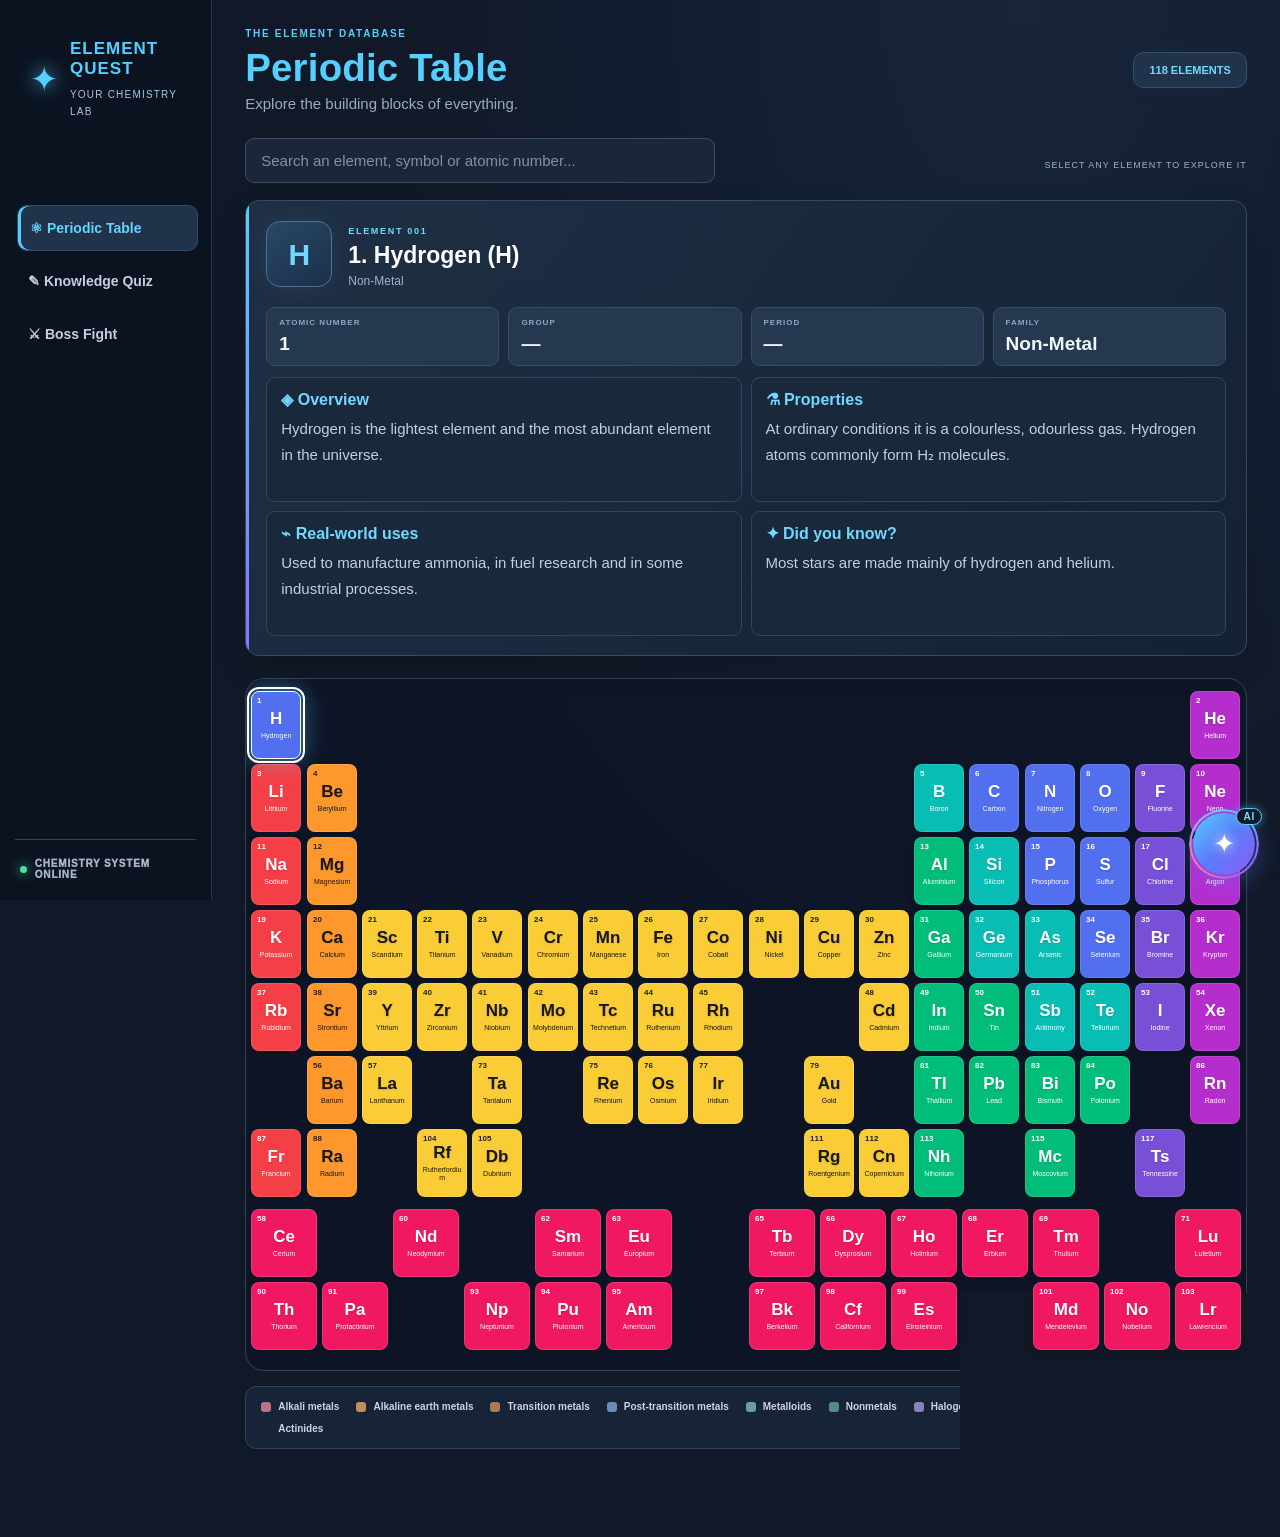
==== index.html.html @ 1cdf7b6a "Add files via upload" ====
<!DOCTYPE html>
<html lang="en">

<head>
    <meta charset="UTF-8">
    <meta name="viewport" content="width=device-width, initial-scale=1.0">
    <meta name="theme-color" content="#111827">
    <meta name="description" content="Explore all 118 chemical elements, test your knowledge, and learn with Verity.">
    <title>Element Quest | Chemistry Lab</title>
    <link rel="stylesheet" href="style.css">
</head>

<body>
    <aside class="sidebar">
        <div class="brand">
            <span class="brand-icon">✦</span>
            <div>
                <h2>ELEMENT QUEST</h2><small>YOUR CHEMISTRY LAB</small>
            </div>
        </div>
        <nav aria-label="Main navigation">
            <button class="nav-button active" data-section="periodic-section">⚛ Periodic Table</button>
            <button class="nav-button" data-section="quiz-section">✎ Knowledge Quiz</button>
            <button class="nav-button" data-section="boss-section">⚔ Boss Fight</button>
        </nav>
        <div class="sidebar-bottom"><span class="status-dot"></span> CHEMISTRY SYSTEM ONLINE</div>
    </aside>

    <main class="main-content">
        <section id="periodic-section" class="page-section active">
            <header class="page-header">
                <div>
                    <p class="eyebrow">THE ELEMENT DATABASE</p>
                    <h1>Periodic Table</h1>
                    <p class="subtitle">Explore the building blocks of everything.</p>
                </div>
                <div class="element-count">118 ELEMENTS</div>
            </header>

            <div class="table-toolbar">
                <input id="element-search" type="search" placeholder="Search an element, symbol or atomic number..."
                    autocomplete="off" aria-label="Search elements">
                <p>SELECT ANY ELEMENT TO EXPLORE IT</p>
            </div>

            <div id="element-details" class="element-details">
                <div class="element-profile-top">
                    <div class="element-big-symbol" id="detail-symbol">H</div>
                    <div class="element-heading">
                        <span id="detail-number">ELEMENT 001</span>
                        <h2 id="element-name">1. Hydrogen (H)</h2>
                        <p id="detail-family">Non-Metal</p>
                    </div>
                </div>

                <div class="element-facts">
                    <div class="fact-box"><span>ATOMIC NUMBER</span><strong id="detail-atomic">1</strong></div>
                    <div class="fact-box"><span>GROUP</span><strong id="detail-group">1</strong></div>
                    <div class="fact-box"><span>PERIOD</span><strong id="detail-period">1</strong></div>
                    <div class="fact-box"><span>FAMILY</span><strong id="detail-type">Non-Metal</strong></div>
                </div>

                <div class="element-info-grid">
                    <article class="info-card">
                        <h3>◈ Overview</h3>
                        <p id="detail-overview">Select an element to explore its science.</p>
                    </article>
                    <article class="info-card">
                        <h3>⚗ Properties</h3>
                        <p id="detail-properties">Element properties will appear here.</p>
                    </article>
                    <article class="info-card">
                        <h3>⌁ Real-world uses</h3>
                        <p id="detail-uses">Discover where this element is used.</p>
                    </article>
                    <article class="info-card">
                        <h3>✦ Did you know?</h3>
                        <p id="detail-fact">Discover an interesting fact.</p>
                    </article>
                </div>
            </div>

            <div class="periodic-wrapper">
                <div id="periodic-table" class="periodic-table" aria-label="Periodic table of elements"></div>
                <div id="f-block" class="f-block" aria-label="Lanthanides and actinides"></div>
            </div>

            <div class="legend">
                <span><i class="alkali"></i> Alkali metals</span>
                <span><i class="alkaline"></i> Alkaline earth metals</span>
                <span><i class="transition"></i> Transition metals</span>
                <span><i class="post-transition"></i> Post-transition metals</span>
                <span><i class="metalloid"></i> Metalloids</span>
                <span><i class="nonmetal"></i> Nonmetals</span>
                <span><i class="halogen"></i> Halogens</span>
                <span><i class="noble"></i> Noble gases</span>
                <span><i class="lanth"></i> Lanthanides</span>
                <span><i class="actin"></i> Actinides</span>
            </div>
        </section>

        <section id="quiz-section" class="page-section">
            <header class="page-header">
                <div>
                    <p class="eyebrow">TEST YOUR KNOWLEDGE</p>
                    <h1>Chemistry Quiz</h1>
                    <p class="subtitle">Put your periodic table knowledge to the test.</p>
                </div>
            </header>

            <div class="game-panel">
                <div id="quiz-intro">
                    <div class="game-mark">✧</div>
                    <h2>Ready for the challenge?</h2>
                    <p>Answer five questions about elements, symbols and chemistry.</p>
                    <button id="start-quiz" class="primary-button">Start Quiz →</button>
                </div>

                <div id="quiz-container" hidden>
                    <div class="game-progress">
                        <span id="quiz-progress">QUESTION 1 / 5</span>
                        <span class="progress-caption">FIVE QUESTION RUN</span>
                    </div>
                    <h2 id="quiz-question"></h2>
                    <div id="quiz-options" class="answer-options"></div>
                    <p id="quiz-feedback" aria-live="polite"></p>
                    <button id="next-question" class="primary-button" hidden>Next Question →</button>
                </div>

                <div id="quiz-result" hidden></div>
            </div>
        </section>

        <section id="boss-section" class="page-section">
            <header class="page-header">
                <div>
                    <p class="eyebrow">FINAL KNOWLEDGE TEST</p>
                    <h1>Boss Fight</h1>
                    <p class="subtitle">Use what you've learned to defeat the Chemistry Boss.</p>
                </div>
            </header>

            <div class="game-panel boss-panel">
                <div id="boss-intro">
                    <div class="boss-icon">☄</div>
                    <h2>The Element Guardian</h2>
                    <p>Five questions. Three lives. Can you defeat the boss?</p>
                    <button id="start-boss" class="primary-button">Enter Boss Fight →</button>
                </div>

                <div id="boss-game" hidden>
                    <div class="boss-status">
                        <div class="boss-health-label">
                            <span>BOSS HEALTH</span>
                            <strong id="boss-health-text">100%</strong>
                        </div>
                        <div class="health-track">
                            <div id="boss-health-bar"></div>
                        </div>
                        <div class="boss-stats">
                            <span id="boss-lives">♥ ♥ ♥</span>
                            <span id="boss-question-count">QUESTION 1 / 5</span>
                        </div>
                    </div>
                    <h2 id="boss-question"></h2>
                    <div id="boss-options" class="answer-options"></div>
                    <p id="boss-feedback" aria-live="polite"></p>
                    <button id="boss-next" class="primary-button" hidden>Continue →</button>
                </div>

                <div id="boss-result" hidden></div>
            </div>
        </section>
    </main>

    <!-- VERITY CHATBOT -->
    <button id="chatbot-toggle" class="chatbot-toggle" type="button" aria-label="Open Verity AI" title="Ask Verity AI">
        <span class="ai-icon" aria-hidden="true">✦</span>
        <span class="ai-badge" aria-hidden="true">AI</span>
    </button>

    <div id="chatbot-window" class="chatbot-window" aria-label="Verity AI assistant">
        <div class="chatbot-header">
            <div>
                <span class="verity-status"></span>
                <strong>VERITY</strong>
                <small>YOUR AI HELPER</small>
            </div>
            <button id="chatbot-close" type="button" aria-label="Close chatbot">×</button>
        </div>

        <div id="chatbot-messages" class="chatbot-messages" aria-live="polite">
            <div class="bot-message">Hey! I'm Verity, your AI helper! ✨ Ask me anything: chemistry, the 118 elements, science, homework, or whatever you're curious about, in any language! 🌍</div>
        </div>

        <form id="chatbot-form" class="chatbot-form">
            <input id="chatbot-input" type="text" placeholder="Ask Verity something..." autocomplete="off"
                maxlength="2000" aria-label="Message Verity">
            <button type="submit" aria-label="Send message">↑</button>
        </form>
    </div>

    <script src="script.js" defer></script>
    <script src="verity-voice.js" defer></script>
</body>

</html>
---- style.css ----
:root {
    --bg: #0b1020;
    --panel: #131b30;
    --panel2: #18233b;
    --panel3: #202d49;
    --text: #f4f6ff;
    --muted: #9ba9c5;
    --blue: #79aaff;
    --cyan: #67e5e9;
    --purple: #ad91ff;
    --pink: #f39bcf;
    --yellow: #ffda62;
    --green: #75e6b0;
    --red: #ff8193;
    --border: rgba(169, 190, 255, .12);
    --radius: 22px;
    --shadow: 0 18px 55px rgba(0, 0, 0, .22);
}

* {
    box-sizing: border-box;
}

html {
    scroll-behavior: smooth;
}

body {
    margin: 0;
    min-height: 100vh;
    background: var(--bg);
    color: var(--text);
    font-family: "Nunito", sans-serif;
    overflow-x: hidden;
}

button,
input {
    font: inherit;
}

button {
    color: inherit;
}

.background-glow {
    position: fixed;
    width: 440px;
    height: 440px;
    border-radius: 50%;
    filter: blur(120px);
    opacity: .12;
    pointer-events: none;
    z-index: -1;
}

.glow-one {
    background: #627cff;
    top: -190px;
    right: 5%;
}

.glow-two {
    background: #b06aff;
    bottom: -230px;
    left: 25%;
}

.sidebar {
    position: fixed;
    inset: 0 auto 0 0;
    width: 255px;
    padding: 28px 18px 18px;
    display: flex;
    flex-direction: column;
    background: rgba(13, 20, 38, .96);
    border-right: 1px solid var(--border);
    z-index: 20;
    backdrop-filter: blur(20px);
}

.brand {
    display: flex;
    align-items: center;
    gap: 12px;
    padding: 5px 8px 35px;
}

.brand-logo {
    width: 43px;
    height: 43px;
    border-radius: 15px;
    display: grid;
    place-items: center;
    background: linear-gradient(140deg, #82b5ff, #9d85ff);
    color: #11182b;
    font: 700 24px "Fredoka", sans-serif;
    box-shadow: 0 7px 24px rgba(125, 153, 255, .25);
}

.brand-logo span {
    font-size: 15px;
}

.brand-text {
    display: flex;
    flex-direction: column;
    gap: 3px;
}

.brand-text strong {
    font: 600 15px "Fredoka", sans-serif;
    letter-spacing: .5px;
}

.brand-text small {
    font-size: 9px;
    letter-spacing: 2px;
    color: var(--muted);
    font-weight: 900;
}

.nav-caption {
    color: #7383a3;
    font-size: 10px;
    font-weight: 1000;
    letter-spacing: 2px;
    padding: 0 12px 12px;
}

.main-nav {
    display: grid;
    gap: 8px;
}

.nav-button {
    width: 100%;
    display: flex;
    align-items: center;
    gap: 12px;
    padding: 13px 13px;
    border: 1px solid transparent;
    border-radius: 15px;
    background: transparent;
    color: #aab6ce;
    cursor: pointer;
    text-align: left;
    font-weight: 900;
    transition: .22s ease;
}

.nav-button:hover {
    background: rgba(135, 164, 255, .08);
    color: white;
    transform: translateX(3px);
}

.nav-button.active {
    color: white;
    background: linear-gradient(110deg, rgba(113, 153, 255, .2), rgba(164, 131, 255, .12));
    border-color: rgba(143, 169, 255, .2);
    box-shadow: inset 3px 0 var(--blue);
}

.nav-icon {
    width: 27px;
    height: 27px;
    display: grid;
    place-items: center;
    background: rgba(255, 255, 255, .06);
    border-radius: 9px;
    font-size: 16px;
}

.nav-arrow {
    margin-left: auto;
    font-size: 22px;
    opacity: .5;
}

.sidebar-note {
    margin-top: auto;
    margin-bottom: 22px;
    padding: 18px;
    border-radius: 18px;
    background: linear-gradient(145deg, rgba(108, 144, 255, .14), rgba(172, 132, 255, .08));
    border: 1px solid rgba(145, 166, 255, .15);
}

.note-sparkle {
    color: var(--yellow);
    font-size: 22px;
    margin-bottom: 9px;
}

.sidebar-note strong {
    font: 600 18px "Fredoka", sans-serif;
}

.sidebar-note p {
    color: var(--muted);
    font-size: 12px;
    line-height: 1.6;
    margin: 7px 0 0;
}

.sidebar-bottom {
    border-top: 1px solid var(--border);
    padding: 18px 5px 0;
    display: flex;
    align-items: center;
    gap: 8px;
    color: #91a1bd;
    font-size: 9px;
    font-weight: 1000;
    letter-spacing: 1px;
}

.online-dot {
    width: 7px;
    height: 7px;
    border-radius: 50%;
    background: var(--green);
    box-shadow: 0 0 10px rgba(117, 230, 176, .8);
    display: inline-block;
}

.sidebar-version {
    margin-left: auto;
    color: #61708e;
}

.main-content {
    width: min(1500px, calc(100% - 255px));
    margin-left: 255px;
    padding: 43px clamp(22px, 4vw, 65px) 80px;
    position: relative;
}

.page-section {
    display: none;
    animation: pageIn .4s ease both;
}

.page-section.active {
    display: block;
}

@keyframes pageIn {
    from {
        opacity: 0;
        transform: translateY(10px);
    }

    to {
        opacity: 1;
        transform: translateY(0);
    }
}

.page-header {
    display: flex;
    justify-content: space-between;
    align-items: center;
    gap: 20px;
    margin-bottom: 27px;
}

.eyebrow {
    color: #92a9d6;
    display: flex;
    align-items: center;
    gap: 9px;
    font-size: 10px;
    font-weight: 1000;
    letter-spacing: 2px;
}

.eyebrow-dot {
    width: 7px;
    height: 7px;
    border-radius: 50%;
    background: var(--cyan);
    box-shadow: 0 0 12px var(--cyan);
}

h1,
h2,
h3,
p {
    margin-top: 0;
}

.page-header h1 {
    font: 600 clamp(35px, 4.2vw, 54px)/1.08 "Fredoka", sans-serif;
    letter-spacing: -.8px;
    margin: 10px 0 8px;
}

.page-header h1 span,
.game-intro h2 span {
    color: var(--blue);
}

.subtitle {
    color: var(--muted);
    font-size: 14px;
    margin: 0;
}

.header-chip {
    flex-shrink: 0;
    border: 1px solid var(--border);
    background: rgba(255, 255, 255, .04);
    color: #c5d5f6;
    border-radius: 30px;
    padding: 11px 16px;
    font-size: 10px;
    font-weight: 1000;
    letter-spacing: 1px;
}

.header-chip span {
    color: var(--yellow);
    margin-right: 5px;
}

.welcome-banner {
    min-height: 155px;
    padding: 25px 30px;
    border-radius: 24px;
    border: 1px solid rgba(151, 174, 255, .17);
    background:
        radial-gradient(circle at 85% 50%, rgba(116, 143, 255, .22), transparent 25%),
        linear-gradient(115deg, #1a2946, #18223b 65%, #252447);
    display: flex;
    align-items: center;
    justify-content: space-between;
    overflow: hidden;
    position: relative;
    box-shadow: var(--shadow);
}

.banner-label {
    color: var(--cyan);
    font-size: 9px;
    letter-spacing: 2px;
    font-weight: 1000;
}

.welcome-banner h2 {
    font: 600 27px "Fredoka", sans-serif;
    margin: 8px 0 5px;
}

.welcome-banner p {
    color: #aab8d3;
    font-size: 13px;
    margin: 0;
}

.banner-atom {
    font-size: 82px;
    color: #a7bdff;
    opacity: .75;
    padding: 0 30px;
    text-shadow: 0 0 35px rgba(125, 160, 255, .7);
    animation: floatAtom 5s ease-in-out infinite;
}

@keyframes floatAtom {
    50% {
        transform: translateY(-9px) rotate(12deg);
    }
}

.table-toolbar {
    margin: 25px 0 17px;
    display: flex;
    justify-content: space-between;
    align-items: center;
    gap: 15px;
}

.search-box {
    min-width: 240px;
    max-width: 520px;
    flex: 1;
    display: flex;
    align-items: center;
    gap: 11px;
    border: 1px solid var(--border);
    border-radius: 15px;
    padding: 0 13px;
    height: 48px;
    background: rgba(23, 34, 58, .8);
    transition: .2s;
}

.search-box:focus-within {
    border-color: rgba(121, 170, 255, .6);
    box-shadow: 0 0 0 3px rgba(121, 170, 255, .09);
}

.search-icon {
    font-size: 25px;
    color: var(--blue);
}

.search-box input {
    width: 100%;
    border: 0;
    outline: 0;
    background: transparent;
    color: white;
    font-size: 12px;
}

.search-box input::placeholder {
    color: #8290aa;
}

.search-hint {
    font-size: 8px;
    letter-spacing: 1px;
    color: #7f90b1;
    font-weight: 1000;
}

.toolbar-caption {
    color: #8494b2;
    font-size: 9px;
    letter-spacing: 1.5px;
    font-weight: 1000;
}

.element-details {
    padding: 23px;
    border: 1px solid var(--border);
    border-radius: 24px;
    background: linear-gradient(145deg, rgba(24, 36, 61, .98), rgba(17, 26, 46, .98));
    box-shadow: var(--shadow);
    margin-bottom: 33px;
    animation: detailIn .35s ease;
}

@keyframes detailIn {
    from {
        opacity: .5;
        transform: translateY(5px);
    }

    to {
        opacity: 1;
        transform: none;
    }
}

.detail-top {
    display: flex;
    align-items: center;
    gap: 20px;
}

.big-symbol-wrap {
    width: 100px;
    height: 105px;
    border-radius: 20px;
    background: linear-gradient(145deg, rgba(121, 170, 255, .2), rgba(173, 145, 255, .13));
    border: 1px solid rgba(121, 170, 255, .22);
    display: flex;
    flex-direction: column;
    justify-content: center;
    align-items: center;
}

.detail-number {
    font-size: 8px;
    letter-spacing: 1.5px;
    color: #a7b7d7;
    font-weight: 1000;
}

.element-big-symbol {
    font: 600 53px "Fredoka", sans-serif;
    color: #b7ceff;
    line-height: 1.1;
}

.detail-heading {
    flex: 1;
}

.detail-kicker {
    color: #8498bd;
    font-size: 9px;
    letter-spacing: 1.5px;
    font-weight: 1000;
}

.detail-heading h2 {
    font: 600 31px "Fredoka", sans-serif;
    margin: 5px 0 8px;
}

.family-pill {
    display: inline-block;
    padding: 5px 11px;
    border-radius: 30px;
    background: rgba(121, 170, 255, .13);
    color: #b6ceff;
    border: 1px solid rgba(121, 170, 255, .2);
    font-size: 10px;
    font-weight: 900;
}

.detail-atomic {
    min-width: 100px;
    padding: 14px;
    border-radius: 16px;
    background: rgba(255, 255, 255, .035);
    text-align: center;
}

.detail-atomic span {
    display: block;
    color: #8392ad;
    font-size: 8px;
    font-weight: 1000;
    letter-spacing: 1px;
}

.detail-atomic strong {
    display: block;
    font: 600 29px "Fredoka", sans-serif;
    color: white;
    margin-top: 4px;
}

.element-facts {
    display: grid;
    grid-template-columns: repeat(4, 1fr);
    gap: 10px;
    margin: 19px 0;
}

.fact-box {
    background: rgba(255, 255, 255, .035);
    border: 1px solid rgba(255, 255, 255, .055);
    border-radius: 14px;
    padding: 12px 14px;
}

.fact-box span {
    display: block;
    color: #8797b3;
    font-size: 8px;
    font-weight: 1000;
    letter-spacing: 1px;
}

.fact-box strong {
    display: block;
    font: 600 19px "Fredoka", sans-serif;
    margin-top: 4px;
}

.element-info-grid {
    display: grid;
    grid-template-columns: repeat(2, 1fr);
    gap: 11px;
}

.info-card {
    min-height: 125px;
    padding: 15px 16px;
    background: rgba(9, 16, 32, .38);
    border: 1px solid rgba(255, 255, 255, .055);
    border-radius: 16px;
    transition: .2s;
}

.info-card:hover {
    border-color: rgba(121, 170, 255, .28);
    transform: translateY(-2px);
}

.info-card-icon {
    color: var(--cyan);
    font-size: 17px;
    margin-bottom: 7px;
}

.info-card h3 {
    font: 600 15px "Fredoka", sans-serif;
    margin: 0 0 6px;
}

.info-card p {
    color: #a9b6ce;
    font-size: 11px;
    line-height: 1.65;
    margin: 0;
}

.table-section-heading {
    display: flex;
    align-items: end;
    justify-content: space-between;
    margin: 0 0 14px;
}

.table-section-heading h2 {
    font: 600 25px "Fredoka", sans-serif;
    margin: 0 0 4px;
}

.table-section-heading p {
    color: var(--muted);
    font-size: 11px;
    margin: 0;
}

.table-count {
    color: #7183a6;
    font-size: 10px;
    font-weight: 1000;
    letter-spacing: 1px;
}

.periodic-wrapper {
    overflow-x: auto;
    padding: 15px 13px 18px;
    border-radius: 19px;
    border: 1px solid var(--border);
    background: rgba(14, 22, 40, .72);
    scrollbar-color: #425477 transparent;
    scrollbar-width: thin;
}

.periodic-table {
    min-width: 850px;
    display: grid;
    grid-template-columns: repeat(18, minmax(0, 1fr));
    grid-template-rows: repeat(7, 76px);
    gap: 5px;
}

.element-tile {
    min-width: 0;
    position: relative;
    border: 1px solid rgba(255, 255, 255, .12);
    border-radius: 9px;
    padding: 5px 3px;
    cursor: pointer;
    display: flex;
    flex-direction: column;
    align-items: center;
    justify-content: center;
    color: #f5f7ff;
    transition: transform .18s, filter .18s, box-shadow .18s;
    overflow: hidden;
}

.element-tile:hover {
    transform: translateY(-4px) scale(1.04);
    z-index: 3;
    filter: brightness(1.2);
    box-shadow: 0 7px 18px rgba(0, 0, 0, .3);
}

.element-tile.selected {
    outline: 2px solid white;
    outline-offset: 2px;
    z-index: 2;
}

.element-tile .atomic-number {
    position: absolute;
    top: 4px;
    left: 5px;
    font-size: 7px;
    opacity: .8;
}

.element-tile .symbol {
    font: 600 20px "Fredoka", sans-serif;
    line-height: 1.1;
    margin-top: 6px;
}

.element-tile .element-name {
    font-size: 7px;
    font-weight: 900;
    text-align: center;
    line-height: 1.1;
    margin-top: 3px;
    overflow-wrap: anywhere;
}

.element-tile .atomic-mass {
    font-size: 6px;
    opacity: .65;
    margin-top: 2px;
}

.family-alkali {
    background: #bd7186;
}

.family-alkaline {
    background: #c28d5d;
}

.family-transition {
    background: #a87a59;
}

.family-post-transition {
    background: #698db5;
}

.family-metalloid {
    background: #6e9c9b;
}

.family-nonmetal {
    background: #548e83;
}

.family-halogen {
    background: #8a80ba;
}

.family-noble {
    background: #648bc0;
}

.family-lanthanide {
    background: #9b78a9;
}

.family-actinide {
    background: #aa7390;
}

.f-block {
    display: grid;
    gap: 5px;
    margin-top: 15px;
    min-width: 850px;
}

.f-block-row {
    display: grid;
    grid-template-columns: repeat(18, minmax(0, 1fr));
    gap: 5px;
}

.f-block-label {
    grid-column: span 2;
    display: flex;
    align-items: center;
    color: #93a4c2;
    font-size: 9px;
    font-weight: 900;
    padding-left: 5px;
}

.f-block .element-tile {
    height: 65px;
}

.legend {
    display: flex;
    flex-wrap: wrap;
    gap: 11px 17px;
    margin-top: 16px;
    color: #aab6cd;
    font-size: 9px;
    font-weight: 800;
}

.legend span {
    display: flex;
    align-items: center;
    gap: 6px;
}

.legend i {
    width: 9px;
    height: 9px;
    display: inline-block;
    border-radius: 3px;
}

.legend .alkali {
    background: #bd7186;
}

.legend .alkaline {
    background: #c28d5d;
}

.legend .transition {
    background: #a87a59;
}

.legend .post-transition {
    background: #698db5;
}

.legend .metalloid {
    background: #6e9c9b;
}

.legend .nonmetal {
    background: #548e83;
}

.legend .halogen {
    background: #8a80ba;
}

.legend .noble {
    background: #648bc0;
}

.legend .lanthanide {
    background: #9b78a9;
}

.legend .actinide {
    background: #aa7390;
}

/* GAMES */
.game-panel {
    min-height: 460px;
    padding: clamp(22px, 5vw, 55px);
    border: 1px solid var(--border);
    border-radius: 26px;
    background:
        radial-gradient(circle at 50% 0%, rgba(117, 145, 255, .11), transparent 35%),
        linear-gradient(145deg, #17233d, #111a2e);
    box-shadow: var(--shadow);
}

.game-intro {
    max-width: 600px;
    margin: auto;
    text-align: center;
    padding: 15px 0;
}

.game-illustration {
    width: 85px;
    height: 85px;
    margin: 0 auto 20px;
    border-radius: 27px;
    display: grid;
    place-items: center;
    font-size: 42px;
    color: #b7ceff;
    background: linear-gradient(145deg, rgba(121, 170, 255, .2), rgba(173, 145, 255, .15));
    border: 1px solid rgba(155, 180, 255, .2);
    box-shadow: 0 12px 35px rgba(90, 120, 220, .12);
}

.game-kicker {
    color: var(--cyan);
    font-size: 9px;
    font-weight: 1000;
    letter-spacing: 2px;
}

.game-intro h2 {
    font: 600 clamp(29px, 4vw, 42px) "Fredoka", sans-serif;
    margin: 12px 0;
}

.game-intro p {
    color: var(--muted);
    font-size: 13px;
    line-height: 1.7;
    max-width: 470px;
    margin: 0 auto;
}

.game-meta {
    display: flex;
    justify-content: center;
    flex-wrap: wrap;
    gap: 9px;
    margin: 23px 0;
}

.game-meta span {
    border: 1px solid var(--border);
    background: rgba(255, 255, 255, .035);
    border-radius: 30px;
    padding: 8px 12px;
    color: #b8c6df;
    font-size: 9px;
    font-weight: 1000;
}

.primary-button {
    border: 0;
    border-radius: 14px;
    padding: 13px 21px;
    background: linear-gradient(110deg, #83b5ff, #a78dff);
    color: #10182c;
    font-weight: 1000;
    cursor: pointer;
    box-shadow: 0 8px 25px rgba(121, 157, 255, .2);
    transition: .2s;
}

.primary-button:hover {
    transform: translateY(-3px);
    filter: brightness(1.08);
    box-shadow: 0 12px 30px rgba(121, 157, 255, .28);
}

.primary-button span {
    margin-left: 9px;
    font-size: 17px;
}

.primary-button:disabled {
    opacity: .5;
    cursor: not-allowed;
    transform: none;
}

.game-progress {
    display: flex;
    justify-content: space-between;
    color: #c0d1f1;
    font-size: 10px;
    font-weight: 1000;
    letter-spacing: 1px;
}

.progress-caption {
    color: #7788a8;
}

.progress-track {
    height: 7px;
    border-radius: 20px;
    background: #293752;
    margin: 12px 0 28px;
    overflow: hidden;
}

#quiz-progress-bar {
    width: 20%;
    height: 100%;
    border-radius: inherit;
    background: linear-gradient(90deg, var(--blue), var(--purple));
    transition: width .3s;
}

#quiz-question,
#boss-question {
    font: 600 clamp(23px, 3vw, 32px) "Fredoka", sans-serif;
    margin: 0 0 22px;
    line-height: 1.3;
}

.answer-options {
    display: grid;
    grid-template-columns: repeat(2, minmax(0, 1fr));
    gap: 12px;
}

.answer-option {
    border: 1px solid rgba(164, 185, 255, .14);
    border-radius: 15px;
    background: rgba(255, 255, 255, .035);
    text-align: left;
    padding: 15px 17px;
    cursor: pointer;
    color: #e6edff;
    font-weight: 800;
    transition: .18s;
}

.answer-option:hover:not(:disabled) {
    border-color: var(--blue);
    background: rgba(121, 170, 255, .1);
    transform: translateY(-2px);
}

.answer-option.correct {
    border-color: var(--green);
    background: rgba(117, 230, 176, .13);
    color: #aaf4cf;
}

.answer-option.wrong {
    border-color: var(--red);
    background: rgba(255, 129, 147, .12);
    color: #ffb8c2;
}

.answer-option:disabled {
    cursor: default;
}

.game-feedback {
    min-height: 25px;
    margin: 17px 0;
    font-size: 13px;
    font-weight: 900;
}

.game-feedback.good {
    color: var(--green);
}

.game-feedback.bad {
    color: var(--red);
}

.result-card {
    max-width: 570px;
    margin: auto;
    text-align: center;
    padding: 30px 10px;
}

.result-icon {
    font-size: 60px;
    margin-bottom: 10px;
}

.result-card h2 {
    font: 600 38px "Fredoka", sans-serif;
    margin: 8px 0;
}

.result-card p {
    color: var(--muted);
    line-height: 1.7;
}

.result-score {
    font: 600 46px "Fredoka", sans-serif;
    color: var(--cyan);
    margin: 15px 0;
}

.boss-illustration {
    width: 90px;
    height: 90px;
    margin: 0 auto 20px;
    display: grid;
    place-items: center;
    border-radius: 28px;
    background: linear-gradient(145deg, rgba(255, 129, 147, .18), rgba(173, 145, 255, .17));
    border: 1px solid rgba(255, 160, 180, .2);
    font-size: 46px;
    color: #ffb4c4;
    animation: floatAtom 4s ease-in-out infinite;
}

.boss-preview-stats {
    display: flex;
    justify-content: center;
    gap: 12px;
    margin: 25px 0;
    flex-wrap: wrap;
}

.boss-preview-stats div {
    min-width: 115px;
    padding: 13px;
    border-radius: 15px;
    background: rgba(255, 255, 255, .04);
    border: 1px solid var(--border);
}

.boss-preview-stats strong {
    display: block;
    font: 600 20px "Fredoka", sans-serif;
    color: #ffb0c0;
}

.boss-preview-stats span {
    display: block;
    margin-top: 5px;
    font-size: 8px;
    letter-spacing: 1px;
    color: #8e9db9;
    font-weight: 1000;
}

.boss-status {
    margin-bottom: 28px;
}

.boss-health-label,
.boss-stats {
    display: flex;
    justify-content: space-between;
    align-items: center;
    font-size: 10px;
    font-weight: 1000;
    letter-spacing: 1px;
}

.boss-health-label span {
    color: #b9c8e2;
}

.boss-health-label strong {
    color: #ff9eae;
    font: 600 19px "Fredoka", sans-serif;
}

.health-track {
    height: 12px;
    background: #3b2a40;
    border-radius: 20px;
    overflow: hidden;
    margin: 9px 0 12px;
}

#boss-health-bar {
    height: 100%;
    width: 100%;
    border-radius: inherit;
    background: linear-gradient(90deg, #ff718c, #ffb078);
    transition: width .4s;
}

.boss-stats {
    color: #ff9eae;
}

#boss-question-count {
    color: #93a5c4;
}

/* VERITY SMILEY */
.chatbot-toggle {
    position: fixed;
    right: 28px;
    bottom: 26px;
    z-index: 50;
    width: 72px;
    height: 72px;
    border: 0;
    border-radius: 50%;
    background: linear-gradient(145deg, #ffe98a, #ffbf42);
    box-shadow: 0 8px 30px rgba(255, 203, 80, .32), inset 0 3px 7px rgba(255, 255, 255, .65);
    display: grid;
    place-items: center;
    cursor: pointer;
    transition: .25s;
    animation: verityFloat 3.5s ease-in-out infinite;
}

.chatbot-toggle:hover {
    transform: scale(1.09) rotate(-5deg);
}

@keyframes verityFloat {
    50% {
        translate: 0 -6px;
    }
}

.smiley-face {
    width: 48px;
    height: 48px;
    display: block;
    position: relative;
    border-radius: 50%;
    background: linear-gradient(145deg, #fff2a6, #ffca48);
    border: 2px solid rgba(160, 105, 20, .2);
    box-shadow: inset -3px -4px 0 rgba(205, 137, 30, .12), inset 2px 3px 0 rgba(255, 255, 255, .6);
}

.smiley-eyes {
    position: absolute;
    top: 14px;
    left: 12px;
    right: 12px;
    display: flex;
    justify-content: space-between;
}

.smiley-eyes i {
    width: 5px;
    height: 8px;
    background: #49351e;
    border-radius: 50%;
    display: block;
}

.smiley-mouth {
    position: absolute;
    width: 19px;
    height: 10px;
    left: 50%;
    top: 25px;
    transform: translateX(-50%);
    border-bottom: 3px solid #49351e;
    border-radius: 0 0 20px 20px;
}

.chatbot-ping {
    position: absolute;
    width: 13px;
    height: 13px;
    top: 2px;
    right: 1px;
    border-radius: 50%;
    background: #70e5a9;
    border: 2px solid #10182a;
}

.chatbot-window {
    display: none;
    position: fixed;
    right: 27px;
    bottom: 112px;
    z-index: 49;
    width: min(375px, calc(100vw - 30px));
    height: min(530px, calc(100vh - 145px));
    border-radius: 23px;
    overflow: hidden;
    border: 1px solid rgba(151, 177, 255, .2);
    background: #111a2d;
    box-shadow: 0 25px 90px rgba(0, 0, 0, .5);
    flex-direction: column;
    animation: chatIn .25s ease;
}

.chatbot-window.open {
    display: flex;
}

@keyframes chatIn {
    from {
        opacity: 0;
        transform: translateY(12px) scale(.97);
    }

    to {
        opacity: 1;
        transform: none;
    }
}

.chatbot-header {
    display: flex;
    align-items: center;
    gap: 11px;
    padding: 15px;
    background: linear-gradient(110deg, #202e4d, #252344);
    border-bottom: 1px solid var(--border);
}

.verity-avatar {
    width: 43px;
    height: 43px;
    display: grid;
    place-items: center;
    border-radius: 15px;
    background: rgba(255, 255, 255, .09);
}

.small-face {
    width: 32px;
    height: 32px;
}

.small-face .smiley-eyes {
    top: 9px;
    left: 8px;
    right: 8px;
}

.small-face .smiley-eyes i {
    width: 4px;
    height: 6px;
}

.small-face .smiley-mouth {
    top: 17px;
    width: 13px;
    height: 7px;
    border-width: 2px;
}

.verity-heading {
    flex: 1;
    display: flex;
    flex-direction: column;
    gap: 3px;
}

.verity-heading strong {
    font: 600 19px "Fredoka", sans-serif;
    letter-spacing: 1px;
}

.verity-heading small {
    font-size: 8px;
    letter-spacing: 1px;
    color: #a7b7d3;
    font-weight: 900;
}

.verity-heading .online-dot {
    margin-right: 5px;
}

.chatbot-close {
    width: 31px;
    height: 31px;
    border: 0;
    border-radius: 10px;
    background: rgba(255, 255, 255, .08);
    color: white;
    font-size: 22px;
    cursor: pointer;
}

.chatbot-close:hover {
    background: rgba(255, 255, 255, .16);
}

.chatbot-messages {
    flex: 1;
    overflow-y: auto;
    padding: 16px;
    display: flex;
    flex-direction: column;
    gap: 11px;
}

.bot-message,
.user-message {
    max-width: 88%;
    padding: 11px 13px;
    border-radius: 15px;
    font-size: 12px;
    line-height: 1.6;
    overflow-wrap: anywhere;
    white-space: pre-wrap;
}

.bot-message {
    align-self: flex-start;
    color: #dce6fa;
    background: #202d47;
    border-bottom-left-radius: 5px;
}

.user-message {
    align-self: flex-end;
    color: #10182b;
    background: linear-gradient(120deg, #91bdff, #b8a2ff);
    border-bottom-right-radius: 5px;
}

.typing-indicator {
    color: #9fb2d3;
    font-size: 11px;
    padding: 4px 8px;
}

.chatbot-suggestions {
    padding: 0 13px 10px;
    display: flex;
    flex-wrap: wrap;
    gap: 6px;
}

.chatbot-suggestions button {
    border: 1px solid rgba(139, 168, 255, .2);
    border-radius: 20px;
    background: rgba(121, 170, 255, .08);
    color: #b9ccf2;
    padding: 6px 9px;
    font-size: 9px;
    font-weight: 900;
    cursor: pointer;
}

.chatbot-suggestions button:hover {
    background: rgba(121, 170, 255, .17);
}

.chatbot-form {
    display: flex;
    gap: 8px;
    padding: 12px;
    border-top: 1px solid var(--border);
}

.chatbot-form input {
    flex: 1;
    min-width: 0;
    border: 1px solid var(--border);
    border-radius: 13px;
    background: #0c1425;
    color: white;
    outline: none;
    padding: 11px 12px;
    font-size: 11px;
}

.chatbot-form input:focus {
    border-color: var(--blue);
}

.chatbot-form button {
    width: 41px;
    border: 0;
    border-radius: 12px;
    background: linear-gradient(140deg, #88b8ff, #a78eff);
    color: #10182b;
    font-size: 21px;
    font-weight: 1000;
    cursor: pointer;
}

.chatbot-footer {
    text-align: center;
    padding: 0 0 10px;
    color: #657794;
    font-size: 7px;
    letter-spacing: 1.5px;
    font-weight: 1000;
}

[hidden] {
    display: none !important;
}

/* RESPONSIVE */
@media (max-width: 1000px) {
    .sidebar {
        width: 215px;
    }

    .main-content {
        width: calc(100% - 215px);
        margin-left: 215px;
        padding: 32px 22px 70px;
    }

    .periodic-table,
    .f-block,
    .f-block-row {
        min-width: 800px;
    }
}

@media (max-width: 700px) {
    .sidebar {
        position: sticky;
        top: 0;
        width: 100%;
        height: auto;
        padding: 10px 13px;
        flex-direction: row;
        align-items: center;
        border-right: 0;
        border-bottom: 1px solid var(--border);
    }

    .brand {
        padding: 0;
        gap: 8px;
    }

    .brand-logo {
        width: 35px;
        height: 35px;
        border-radius: 11px;
        font-size: 19px;
    }

    .brand-text strong {
        font-size: 12px;
    }

    .brand-text small {
        font-size: 7px;
    }

    .nav-caption,
    .sidebar-note,
    .sidebar-bottom {
        display: none;
    }

    .main-nav {
        display: flex;
        gap: 5px;
        margin-left: auto;
    }

    .nav-button {
        width: auto;
        padding: 9px;
        gap: 5px;
        font-size: 0;
    }

    .nav-icon {
        font-size: 15px;
        width: 28px;
        height: 28px;
    }

    .nav-arrow {
        display: none;
    }

    .main-content {
        width: 100%;
        margin: 0;
        padding: 27px 15px 65px;
    }

    .page-header {
        align-items: flex-start;
    }

    .page-header h1 {
        font-size: 38px;
    }

    .header-chip {
        padding: 8px 10px;
        font-size: 8px;
    }

    .welcome-banner {
        min-height: 135px;
        padding: 19px;
    }

    .welcome-banner h2 {
        font-size: 22px;
    }

    .welcome-banner p {
        max-width: 260px;
        font-size: 11px;
    }

    .banner-atom {
        font-size: 52px;
        padding: 0 4px;
    }

    .table-toolbar {
        align-items: stretch;
        flex-direction: column;
    }

    .toolbar-caption {
        text-align: right;
    }

    .element-details {
        padding: 15px;
    }

    .detail-top {
        gap: 12px;
    }

    .big-symbol-wrap {
        width: 78px;
        height: 85px;
    }

    .element-big-symbol {
        font-size: 43px;
    }

    .detail-heading h2 {
        font-size: 24px;
    }

    .detail-atomic {
        min-width: 67px;
        padding: 10px 5px;
    }

    .detail-atomic span {
        font-size: 6px;
    }

    .element-facts {
        grid-template-columns: repeat(2, 1fr);
    }

    .element-info-grid {
        grid-template-columns: 1fr;
    }

    .answer-options {
        grid-template-columns: 1fr;
    }

    .game-panel {
        padding: 22px 16px;
    }

    .game-intro h2 {
        font-size: 31px;
    }

    .chatbot-toggle {
        width: 62px;
        height: 62px;
        right: 16px;
        bottom: 16px;
    }

    .chatbot-window {
        right: 12px;
        bottom: 90px;
    }
}

@media (max-width: 390px) {
    .brand-text strong {
        font-size: 10px;
    }

    .brand-text small {
        font-size: 6px;
        letter-spacing: 1px;
    }

    .nav-button {
        padding: 6px;
    }

    .header-chip {
        display: none;
    }

    .detail-atomic {
        display: none;
    }
}

/* =========================================
   ELEMENT QUEST — SMALL TYPOGRAPHY UPDATE
   Original design preserved
========================================= */

body {
    font-size: 15px;
}

/* Main headings */
.page-header h1 {
    font-size: clamp(38px, 4.3vw, 56px);
}

.welcome-banner h2 {
    font-size: 29px;
}

.detail-heading h2 {
    font-size: 33px;
}

.table-section-heading h2 {
    font-size: 27px;
}

/* Element information */
.info-card h3 {
    font-size: 17px;
}

.info-card p {
    font-size: 13px;
    line-height: 1.7;
}

.fact-box span {
    font-size: 9px;
}

.fact-box strong {
    font-size: 21px;
}

/* Periodic table — still compact */
.element-tile .symbol {
    font-size: 21px;
}

.element-tile .atomic-number {
    font-size: 8px;
}

.element-tile .element-name {
    font-size: 8px;
}

/* Navigation and buttons */
.nav-button {
    font-size: 14px;
}

.primary-button {
    font-size: 14px;
}

.answer-option {
    font-size: 14px;
}

/* Quiz and boss */
.game-intro p {
    font-size: 14px;
}

#quiz-question,
#boss-question {
    font-size: clamp(24px, 3vw, 33px);
}

/* Verity chat text */
.bot-message,
.user-message {
    font-size: 13px;
    line-height: 1.7;
}

.chatbot-form input {
    font-size: 13px;
}

.chatbot-suggestions button {
    font-size: 10px;
}

/* Verity mascot animation */
.chatbot-toggle {
    animation: verityFloat 3.5s ease-in-out infinite,
        verityGlow 2.5s ease-in-out infinite;
}

@keyframes verityGlow {

    0%,
    100% {
        box-shadow:
            0 8px 30px rgba(255, 203, 80, .32),
            inset 0 3px 7px rgba(255, 255, 255, .65);
    }

    50% {
        box-shadow:
            0 8px 38px rgba(255, 203, 80, .55),
            inset 0 3px 7px rgba(255, 255, 255, .65);
    }
}

.chatbot-toggle:hover .smiley-face {
    transform: rotate(-8deg) scale(1.08);
}

.smiley-face {
    transition: transform .25s ease;
}

/* Mobile readability */
@media (max-width: 700px) {
    .info-card p {
        font-size: 13px;
    }

    .element-tile .symbol {
        font-size: 20px;
    }

    .bot-message,
    .user-message {
        font-size: 13px;
    }
}

:root {
    --bg: #111827;
    --sidebar: #0c1422;
    --panel: #1e293b;
    --panel2: #172337;
    --panel3: #263449;
    --text: #f1f5f9;
    --muted: #9aabc0;
    --blue: #55cfff;
    --border: #334155;
    --glow: rgba(85, 207, 255, .24)
}

* {
    box-sizing: border-box
}

html {
    scroll-behavior: smooth
}

body {
    margin: 0;
    min-height: 100vh;
    display: flex;
    background: radial-gradient(ellipse at 80% 0%, #17243a 0%, var(--bg) 46%);
    color: var(--text);
    font-family: Arial, Helvetica, sans-serif
}

button,
input {
    font: inherit
}

button {
    cursor: pointer
}

button:focus-visible,
input:focus-visible {
    outline: 2px solid var(--blue);
    outline-offset: 3px
}

[hidden] {
    display: none !important
}

.sidebar {
    width: 212px;
    min-width: 212px;
    height: 100vh;
    position: sticky;
    top: 0;
    padding: 30px 15px 20px;
    background: rgba(12, 20, 34, .97);
    border-right: 1px solid #263449;
    display: flex;
    flex-direction: column;
    z-index: 10
}

.brand {
    display: flex;
    align-items: center;
    gap: 12px;
    color: var(--blue);
    margin: 4px 7px 52px
}

.brand-icon {
    font-size: 34px;
    text-shadow: 0 0 18px var(--blue)
}

.brand h2 {
    font-size: 17px;
    line-height: 1.15;
    letter-spacing: 1px;
    margin: 0 0 6px
}

.brand small {
    font-size: 10px;
    letter-spacing: 1.2px;
    color: #a7c8df
}

.sidebar nav {
    display: grid;
    gap: 7px
}

.nav-button {
    width: 100%;
    border: 1px solid transparent;
    border-radius: 10px;
    background: transparent;
    color: #c4d0df;
    text-align: left;
    padding: 14px 12px;
    font-size: 13px;
    transition: background .2s, border-color .2s, color .2s, transform .2s
}

.nav-button:hover,
.nav-button.active {
    background: #20334a;
    color: #62d4ff;
    border-color: #314d69;
    transform: translateX(2px)
}

.sidebar-bottom {
    margin-top: auto;
    color: #a7b6c8;
    font-size: 10px;
    letter-spacing: .8px;
    display: flex;
    align-items: center;
    gap: 8px
}

.status-dot,
.verity-status {
    width: 7px;
    height: 7px;
    border-radius: 50%;
    background: #45e2a1;
    box-shadow: 0 0 12px #45e2a1;
    display: inline-block
}

.main-content {
    flex: 1;
    min-width: 0;
    width: 100%;
    max-width: 1800px;
    margin: 0 auto;
    padding: 28px clamp(18px, 2.6vw, 46px) 60px
}

.page-section {
    display: none;
    animation: pageIn .35s ease both
}

.page-section.active {
    display: block
}

@keyframes pageIn {
    from {
        opacity: 0;
        transform: translateY(9px)
    }

    to {
        opacity: 1;
        transform: translateY(0)
    }
}

.page-header {
    display: flex;
    align-items: center;
    justify-content: space-between;
    gap: 20px;
    margin-bottom: 26px
}

.eyebrow {
    color: var(--blue);
    font-size: 10px;
    font-weight: 800;
    letter-spacing: 1.7px;
    margin: 0 0 8px
}

.page-header h1 {
    font-size: clamp(28px, 3vw, 40px);
    color: var(--blue);
    margin: 0 0 7px;
    letter-spacing: .2px
}

.subtitle {
    color: var(--muted);
    font-size: 14px;
    margin: 0
}

.element-count {
    border: 1px solid #31516b;
    border-radius: 11px;
    padding: 11px 15px;
    color: #75d9ff;
    background: #20334a;
    font-size: 11px;
    font-weight: bold;
    white-space: nowrap;
    box-shadow: 0 0 20px #55cfff0c
}

.table-toolbar {
    margin: 0 0 14px
}

.table-toolbar input {
    width: min(100%, 470px);
    background: #1b263b;
    border: 1px solid #3a4c64;
    border-radius: 9px;
    padding: 13px 15px;
    color: white;
    outline: none;
    transition: border .2s, box-shadow .2s
}

.table-toolbar input:focus {
    border-color: var(--blue);
    box-shadow: 0 0 0 4px #55cfff18
}

.table-toolbar input::placeholder {
    color: #7f91a8
}

.table-toolbar p {
    color: #9eb2c9;
    font-size: 9px;
    letter-spacing: 1px;
    margin: 9px 0 0
}

.element-details {
    position: relative;
    overflow: hidden;
    margin: 17px 0 22px;
    padding: 19px 20px;
    background: linear-gradient(125deg, rgba(31, 48, 70, .98), rgba(21, 34, 52, .98));
    border: 1px solid #344b66;
    border-radius: 14px;
    box-shadow: 0 12px 32px #0002;
    animation: profileEnter .35s ease
}

.element-details:before {
    content: "";
    position: absolute;
    inset: 0 auto 0 0;
    width: 3px;
    background: linear-gradient(180deg, #55cfff, #8b72ff, #55cfff);
    background-size: 100% 200%;
    animation: edgeFlow 4s linear infinite
}

@keyframes edgeFlow {
    to {
        background-position: 0 200%
    }
}

@keyframes profileEnter {
    from {
        opacity: .5;
        transform: translateY(7px)
    }

    to {
        opacity: 1;
        transform: none
    }
}

.element-profile-top {
    display: flex;
    align-items: center;
    gap: 16px;
    margin-bottom: 15px
}

.element-big-symbol {
    width: 66px;
    height: 66px;
    flex-shrink: 0;
    display: grid;
    place-items: center;
    border-radius: 14px;
    background: linear-gradient(145deg, #294766, #1b3049);
    border: 1px solid #4c7295;
    color: #70d9ff;
    font-size: 30px;
    font-weight: 800;
    box-shadow: 0 0 25px #55cfff18;
    transition: transform .25s, box-shadow .25s
}

.element-big-symbol:hover {
    transform: rotate(-5deg) scale(1.06);
    box-shadow: 0 0 25px #55cfff55
}

.element-heading span {
    color: #73d8ff;
    font-size: 9px;
    letter-spacing: 1.7px;
    font-weight: bold
}

.element-heading h2 {
    font-size: clamp(21px, 2.3vw, 27px);
    margin: 5px 0;
    color: white
}

.element-heading p {
    color: #9db3ca;
    margin: 0;
    font-size: 12px
}

.element-facts {
    display: grid;
    grid-template-columns: repeat(4, minmax(0, 1fr));
    gap: 9px;
    margin-bottom: 11px
}

.fact-box {
    background: #26384f;
    padding: 10px 12px;
    border-radius: 9px;
    border: 1px solid #354d68;
    transition: transform .2s, border-color .2s
}

.fact-box:hover {
    transform: translateY(-2px);
    border-color: var(--blue)
}

.fact-box span {
    display: block;
    color: #8fa7c1;
    font-size: 8px;
    font-weight: bold;
    letter-spacing: 1px;
    margin-bottom: 6px
}

.fact-box strong {
    font-size: 15px;
    color: #f0f8ff
}

.element-info-grid {
    display: grid;
    grid-template-columns: repeat(2, minmax(0, 1fr));
    gap: 9px
}

.info-card {
    background: #19283b;
    border: 1px solid #30465f;
    padding: 12px 14px;
    border-radius: 9px;
    transition: background .2s, border-color .2s, transform .2s
}

.info-card:hover {
    background: #223750;
    border-color: #4b9fc9;
    transform: translateY(-2px)
}

.info-card h3 {
    color: #70d9ff;
    font-size: 12px;
    margin: 0 0 7px
}

.info-card p {
    color: #c2d0df;
    font-size: 12px;
    line-height: 1.6;
    margin: 0
}

.periodic-wrapper {
    width: 100%;
    overflow-x: auto;
    padding: 12px 5px 16px;
    scrollbar-color: #3d6586 #172337;
    scrollbar-width: thin
}

.periodic-table {
    display: grid;
    grid-template-columns: repeat(18, minmax(42px, 1fr));
    grid-template-rows: repeat(7, 68px);
    gap: 5px;
    min-width: 850px;
    perspective: 900px
}

.element {
    appearance: none;
    border: 1px solid #ffffff20;
    border-radius: 8px;
    min-width: 0;
    padding: 5px 2px;
    color: #fff;
    position: relative;
    display: flex;
    flex-direction: column;
    justify-content: center;
    align-items: center;
    isolation: isolate;
    overflow: hidden;
    box-shadow: 0 3px 8px #0002;
    transition: transform .2s cubic-bezier(.2, .8, .2, 1), box-shadow .2s, filter .2s, border-color .2s;
    animation: tileReveal .42s both;
    animation-delay: calc(var(--tile-index, 0)*5ms)
}

@keyframes tileReveal {
    from {
        opacity: 0;
        transform: translateY(8px) scale(.96)
    }

    to {
        opacity: 1;
        transform: none
    }
}

.element:before {
    content: "";
    position: absolute;
    inset: -60% -100%;
    z-index: -1;
    background: linear-gradient(110deg, transparent 42%, #ffffff55 50%, transparent 58%);
    transform: translateX(-70%);
    transition: transform .55s ease
}

.element:hover:before {
    transform: translateX(70%)
}

.element:hover {
    transform: translateY(-5px) scale(1.075);
    box-shadow: 0 9px 22px #0008, 0 0 15px #ffffff24;
    filter: brightness(1.13);
    z-index: 5;
    border-color: #ffffffa8
}

.element:active {
    transform: translateY(-1px) scale(.98)
}

.element.selected {
    outline: 2px solid #fff;
    outline-offset: 2px;
    transform: scale(1.055);
    box-shadow: 0 0 0 4px #55cfff28, 0 0 24px #55cfff88;
    z-index: 6;
    border-color: white
}

.element .atomic-number {
    position: absolute;
    top: 4px;
    left: 5px;
    font-size: 8px;
    font-weight: bold
}

.element .symbol {
    font-size: 17px;
    font-weight: 800;
    line-height: 1.1;
    text-shadow: 0 1px 2px #0002
}

.element .element-name {
    font-size: 7px;
    line-height: 1.15;
    margin-top: 3px;
    text-align: center;
    overflow-wrap: anywhere
}

.alkali {
    background: #f43f46
}

.alkaline {
    background: #ff982c;
    color: #171717
}

.transition {
    background: #facc35;
    color: #171717
}

.post-transition {
    background: #00bd79
}

.metalloid {
    background: #08bdb3
}

.nonmetal {
    background: #526ff0
}

.halogen {
    background: #7850d8
}

.noble {
    background: #b52dcc
}

.lanthanide,
.actinide {
    background: #f01861
}

.alkaline .atomic-number,
.transition .atomic-number {
    color: #222
}

.f-block {
    display: grid;
    grid-template-columns: repeat(14, minmax(42px, 1fr));
    grid-template-rows: repeat(2, 68px);
    gap: 5px;
    min-width: 850px;
    margin: 12px 0 4px
}

.f-block:empty {
    display: none
}

.legend {
    display: flex;
    flex-wrap: wrap;
    gap: 11px 17px;
    margin: 15px 0 28px;
    padding: 14px 15px;
    background: #172337;
    border: 1px solid var(--border);
    border-radius: 11px
}

.legend span {
    display: flex;
    align-items: center;
    gap: 7px;
    color: #cbd5e1;
    font-size: 10px
}

.legend i {
    width: 10px;
    height: 10px;
    border-radius: 3px;
    display: inline-block
}

.game-panel {
    max-width: 790px;
    margin: 25px auto;
    padding: clamp(22px, 4vw, 40px);
    background: linear-gradient(145deg, #1e293b, #172337);
    border: 1px solid #34465d;
    border-radius: 17px;
    text-align: center;
    box-shadow: 0 18px 50px #0003
}

.game-panel h2 {
    font-size: 22px;
    margin: 8px 0 12px
}

.game-panel p {
    color: var(--muted);
    font-size: 14px;
    line-height: 1.7
}

.game-mark,
.boss-icon {
    font-size: 48px;
    color: var(--blue);
    text-shadow: 0 0 25px #55cfff66;
    margin-bottom: 8px
}

.boss-icon {
    color: #ff9db0;
    text-shadow: 0 0 24px #ff547966
}

.primary-button {
    background: linear-gradient(110deg, #168bc4, #0875ae);
    border: 1px solid #39b9ef;
    color: white;
    border-radius: 9px;
    padding: 12px 20px;
    font-weight: bold;
    transition: transform .2s, box-shadow .2s, filter .2s
}

.primary-button:hover {
    transform: translateY(-2px);
    box-shadow: 0 8px 22px #168bc455;
    filter: brightness(1.08)
}

.primary-button:disabled {
    opacity: .5;
    cursor: not-allowed;
    transform: none
}

.game-progress {
    display: flex;
    justify-content: space-between;
    gap: 10px;
    color: var(--blue);
    font-size: 11px;
    font-weight: bold
}

.progress-caption {
    color: #8195ad;
    font-size: 9px;
    letter-spacing: 1px
}

#quiz-container,
#boss-game {
    display: none
}

#quiz-container:not([hidden]),
#boss-game:not([hidden]) {
    display: block;
    text-align: left;
    margin-top: 20px;
    border-top: 1px solid var(--border);
    padding-top: 22px
}

#quiz-question,
#boss-question {
    font-size: 19px;
    line-height: 1.5;
    margin: 18px 0
}

#quiz-options,
#boss-options {
    display: grid;
    gap: 10px
}

.answer-option {
    width: 100%;
    text-align: left;
    padding: 13px 15px;
    color: #e7eef8;
    background: #263449;
    border: 1px solid #3a4b62;
    border-radius: 9px;
    transition: border .2s, background .2s, transform .2s
}

.answer-option:hover:not(:disabled) {
    border-color: var(--blue);
    background: #30445f;
    transform: translateX(3px)
}

.answer-option:disabled {
    cursor: default;
    opacity: .95
}

.answer-option.correct {
    background: #145b45;
    border-color: #25c58a
}

.answer-option.wrong {
    background: #71333d;
    border-color: #f07883
}

#quiz-feedback,
#boss-feedback {
    color: #c8d5e5;
    line-height: 1.6;
    font-size: 13px;
    margin: 16px 0
}

#quiz-result,
#boss-result {
    text-align: center;
    margin-top: 20px;
    line-height: 1.7
}

#quiz-result h2,
#boss-result h2 {
    color: var(--blue);
    font-size: 32px
}

#next-question,
#boss-next {
    margin-top: 12px
}

.boss-panel {
    border-color: #594052
}

.boss-status {
    margin: 10px 0 20px
}

.boss-health-label {
    display: flex;
    justify-content: space-between;
    color: #ffc0c8;
    font-size: 11px;
    font-weight: bold;
    margin-bottom: 8px
}

.boss-health-label strong {
    font-size: 13px
}

.health-track {
    height: 11px;
    background: #3b2836;
    border-radius: 20px;
    overflow: hidden
}

.boss-stats {
    display: flex;
    justify-content: space-between;
    gap: 12px;
    margin-top: 12px;
    color: #d9e5f2;
    font-size: 12px
}

.chatbot-toggle {
    position: fixed;
    right: 24px;
    bottom: 22px;
    z-index: 40;
    width: 58px;
    height: 58px;
    border: 1px solid #65d9ff;
    border-radius: 50%;
    background: linear-gradient(145deg, #168bc4, #075f9c);
    color: white;
    font-size: 27px;
    box-shadow: 0 6px 25px #168bc477;
    transition: transform .22s, box-shadow .22s
}

.chatbot-toggle:hover {
    transform: translateY(-5px) rotate(12deg);
    box-shadow: 0 10px 30px #168bc499
}

.chatbot-window {
    position: fixed;
    right: 24px;
    bottom: 92px;
    z-index: 39;
    width: min(370px, calc(100vw - 28px));
    height: 460px;
    max-height: calc(100vh - 120px);
    background: #172337;
    border: 1px solid #3b506b;
    border-radius: 15px;
    overflow: hidden;
    box-shadow: 0 15px 48px #0009;
    display: flex;
    flex-direction: column;
    opacity: 0;
    transform: translateY(18px) scale(.96);
    transform-origin: bottom right;
    pointer-events: none;
    visibility: hidden;
    transition: opacity .22s, transform .25s, visibility .25s
}

.chatbot-window.open {
    opacity: 1;
    transform: none;
    pointer-events: auto;
    visibility: visible
}

.chatbot-header {
    background: #20334a;
    padding: 14px 15px;
    display: flex;
    justify-content: space-between;
    align-items: center;
    position: relative;
    overflow: hidden
}

.chatbot-header:after {
    content: "";
    position: absolute;
    left: -100%;
    top: 0;
    height: 2px;
    width: 100%;
    background: #65d9ff;
    animation: verityLine 4s linear infinite
}

@keyframes verityLine {
    to {
        left: 100%
    }
}

.chatbot-header strong,
.chatbot-header small {
    display: block
}

.chatbot-header strong {
    color: var(--blue);
    font-size: 16px
}

.chatbot-header small {
    color: #d3deeb;
    font-size: 10px;
    margin-top: 4px
}

.verity-status {
    margin-right: 7px
}

#chatbot-close {
    border: 0;
    background: transparent;
    color: white;
    font-size: 25px
}

.chatbot-messages {
    flex: 1;
    overflow-y: auto;
    padding: 14px;
    display: flex;
    flex-direction: column;
    gap: 12px
}

.bot-message,
.user-message {
    max-width: 90%;
    padding: 11px 13px;
    border-radius: 11px;
    font-size: 12px;
    line-height: 1.55;
    overflow-wrap: anywhere;
    white-space: pre-wrap;
    animation: messageEnter .22s ease
}

.bot-message {
    align-self: flex-start;
    background: #263a53;
    color: #e5edf7
}

.user-message {
    align-self: flex-end;
    background: #087fb9;
    color: white
}

@keyframes messageEnter {
    from {
        opacity: 0;
        transform: translateY(7px)
    }

    to {
        opacity: 1;
        transform: none
    }
}

.typing-indicator {
    display: flex;
    gap: 5px;
    width: fit-content;
    padding: 12px 15px;
    background: #263a53;
    border-radius: 12px
}

.typing-indicator span {
    width: 6px;
    height: 6px;
    background: #76d9ff;
    border-radius: 50%;
    animation: typingBounce .8s infinite alternate
}

.typing-indicator span:nth-child(2) {
    animation-delay: .15s
}

.typing-indicator span:nth-child(3) {
    animation-delay: .3s
}

@keyframes typingBounce {
    to {
        transform: translateY(-5px);
        opacity: .4
    }
}

.chatbot-form {
    padding: 10px;
    display: flex;
    gap: 8px;
    border-top: 1px solid var(--border)
}

.chatbot-form input {
    flex: 1;
    min-width: 0;
    background: #0f1a2a;
    border: 1px solid #40516a;
    border-radius: 8px;
    padding: 11px;
    color: white;
    outline: none
}

.chatbot-form input:focus {
    border-color: var(--blue);
    box-shadow: 0 0 0 3px #55cfff20
}

.chatbot-form button {
    width: 42px;
    border: 0;
    border-radius: 8px;
    color: white;
    background: #168bc4;
    font-size: 18px
}

.chatbot-form button:hover {
    background: #0875ae
}

.chatbot-form input:disabled,
.chatbot-form button:disabled {
    opacity: .55;
    cursor: wait
}

@media(max-width:900px) {
    .sidebar {
        width: 190px;
        min-width: 190px;
        padding: 22px 12px
    }

    .main-content {
        padding: 22px 17px
    }

    .periodic-table {
        grid-template-rows: repeat(7, 64px)
    }

    .f-block {
        grid-template-rows: repeat(2, 64px)
    }
}

@media(max-width:620px) {
    body {
        display: block
    }

    .sidebar {
        width: 100%;
        min-width: 0;
        height: auto;
        min-height: 0;
        position: sticky;
        top: 0;
        padding: 10px 12px;
        border-right: 0;
        border-bottom: 1px solid #263449
    }

    .brand {
        margin: 0 0 9px;
        font-size: 14px
    }

    .brand-icon {
        font-size: 25px
    }

    .brand h2 {
        font-size: 14px
    }

    .brand small {
        font-size: 9px
    }

    .sidebar nav {
        display: flex;
        gap: 4px;
        overflow-x: auto
    }

    .nav-button {
        width: auto;
        white-space: nowrap;
        padding: 9px 10px;
        margin: 0;
        font-size: 11px
    }

    .sidebar-bottom {
        display: none
    }

    .main-content {
        padding: 20px 13px 80px
    }

    .page-header {
        align-items: flex-start
    }

    .element-count {
        font-size: 9px;
        padding: 9px
    }

    .element-details {
        padding: 14px
    }

    .element-profile-top {
        gap: 11px
    }

    .element-big-symbol {
        width: 55px;
        height: 55px;
        font-size: 25px
    }

    .element-facts {
        grid-template-columns: repeat(2, minmax(0, 1fr))
    }

    .element-info-grid {
        grid-template-columns: 1fr
    }

    .periodic-table {
        grid-template-rows: repeat(7, 60px)
    }

    .f-block {
        grid-template-rows: repeat(2, 60px)
    }

    .chatbot-toggle {
        right: 14px;
        bottom: 14px
    }

    .chatbot-window {
        right: 14px;
        bottom: 82px
    }

    .game-panel {
        padding: 22px 16px
    }
}

@media(prefers-reduced-motion:reduce) {

    *,
    *:before,
    *:after {
        animation-duration: .01ms !important;
        animation-iteration-count: 1 !important;
        transition-duration: .01ms !important;
        scroll-behavior: auto !important
    }
}

body {
    font-size: 15px
}

.subtitle,
.info-card p,
.game-panel p {
    font-size: 15px
}

#boss-health-bar {
    height: 100%;
    width: 100%;
    background: linear-gradient(90deg, #ef476f, #ff8a9d);
    border-radius: 20px;
    transition: width .4s ease;
    box-shadow: 0 0 14px #ef476f66;
}

.nav-button {
    font-size: 14px
}

.element-heading h2 {
    font-size: 23px
}

.fact-box strong {
    font-size: 19px
}

.info-card h3 {
    font-size: 16px
}

.info-card p {
    line-height: 1.7
}

.answer-option {
    font-size: 15px
}

.chatbot-toggle {
    font-size: 0;
    display: grid;
    place-items: center
}

.chatbot-toggle::before {
    content: "";
    width: 25px;
    height: 25px;
    border: 2px solid #fff;
    border-radius: 50%;
    position: absolute
}

.chatbot-toggle::after {
    content: "•  •";
    white-space: pre;
    position: absolute;
    top: 11px;
    left: 17px;
    font-size: 12px;
    letter-spacing: 1px;
    color: #fff;
    text-shadow: 0 7px 0 #fff
}

.chatbot-toggle:hover {
    animation: verityPulse 1.1s ease-in-out infinite alternate
}

@keyframes verityPulse {
    from {
        box-shadow: 0 6px 25px #168bc477
    }

    to {
        box-shadow: 0 0 0 7px #55cfff22, 0 10px 32px #168bc499
    }
}

.bot-message {
    font-size: 13px;
    line-height: 1.65
}

.user-message {
    font-size: 13px;
    line-height: 1.65
}

.chatbot-form input {
    font-size: 14px
}

@media(max-width:620px) {
    .nav-button {
        font-size: 12px
    }

    .subtitle,
    .info-card p,
    .game-panel p {
        font-size: 14px
    }
}

/* FIX: restore website clicks */
body {
    pointer-events: auto !important;
}

body::before,
body::after {
    pointer-events: none !important;
}

#app,
main,
.sidebar,
.content,
button,
a,
input,
select,
textarea {
    pointer-events: auto;
}

/* EMERGENCY CLICK FIX */
* {
    pointer-events: auto;
}

.chatbot-window:not(.open) {
    display: none !important;
}

.chatbot-window.open {
    pointer-events: auto;
}

body::before,
body::after,
#app::before,
#app::after {
    pointer-events: none !important;
}

#chatbot-toggle {
    position: fixed !important;
    right: 25px !important;
    bottom: 25px !important;
    z-index: 999999 !important;
    pointer-events: auto !important;
    cursor: pointer !important;
}

#chatbot-window {
    z-index: 999998 !important;
}

#chatbot-window:not(.open) {
    display: none;
}

#chatbot-window.open {
    display: flex;
    pointer-events: auto;
}

/* =========================================
   VERITY AI BUTTON (paste at the very end)
   ========================================= */
#chatbot-toggle.chatbot-toggle {
    width: 62px;
    height: 62px;
    padding: 0;
    border: 0;
    border-radius: 50%;
    display: grid;
    place-items: center;
    color: #ffffff;
    font-size: 0;
    background: linear-gradient(135deg, #55cfff 0%, #5b7cfa 50%, #8b5cf6 100%);
    box-shadow: 0 8px 26px rgba(91, 124, 250, .45);
    transform: none;
    translate: none;
    transition: transform .25s ease;
    animation: aiGlow 3s ease-in-out infinite;
}

/* Spinning rainbow ring */
#chatbot-toggle.chatbot-toggle::before {
    content: "";
    position: absolute;
    inset: -4px;
    width: auto;
    height: auto;
    border: 0;
    border-radius: 50%;
    background: conic-gradient(from 0deg, #55cfff, #8b5cf6, #f472b6, #55cfff);
    -webkit-mask: radial-gradient(farthest-side, transparent calc(100% - 3px), #000 calc(100% - 2px));
    mask: radial-gradient(farthest-side, transparent calc(100% - 3px), #000 calc(100% - 2px));
    animation: aiSpin 4s linear infinite;
    pointer-events: none;
}

#chatbot-toggle.chatbot-toggle::after {
    content: none;
}

/* Sparkle icon */
#chatbot-toggle .ai-icon {
    display: block;
    font-size: 27px;
    line-height: 1;
    text-shadow: 0 0 12px rgba(255, 255, 255, .85);
    animation: aiTwinkle 2.4s ease-in-out infinite;
    pointer-events: none;
}

/* Little "AI" badge */
#chatbot-toggle .ai-badge {
    position: absolute;
    top: -5px;
    right: -7px;
    padding: 2px 6px;
    border-radius: 999px;
    background: #0f1a2a;
    border: 1px solid #55cfff;
    color: #7fe0ff;
    font-size: 10px;
    font-weight: 800;
    letter-spacing: .8px;
    box-shadow: 0 0 10px rgba(85, 207, 255, .5);
    pointer-events: none;
}

#chatbot-toggle.chatbot-toggle:hover {
    transform: translateY(-4px) scale(1.06);
    animation: aiGlow 3s ease-in-out infinite;
}

#chatbot-toggle.chatbot-toggle:active {
    transform: scale(.95);
}

/* "AI" tag next to VERITY in the chat window */
.chatbot-header strong {
    display: inline-block;
    vertical-align: middle;
}

.chatbot-header strong::after {
    content: "AI";
    margin-left: 7px;
    padding: 1px 6px;
    border-radius: 999px;
    border: 1px solid #55cfff;
    color: #7fe0ff;
    font-size: 9px;
    letter-spacing: .8px;
    vertical-align: 2px;
}

.chatbot-header .verity-status {
    vertical-align: middle;
}

@keyframes aiSpin {
    to {
        transform: rotate(360deg);
    }
}

@keyframes aiGlow {

    0%,
    100% {
        box-shadow: 0 8px 26px rgba(91, 124, 250, .45);
    }

    50% {
        box-shadow: 0 8px 34px rgba(139, 92, 246, .7), 0 0 0 6px rgba(85, 207, 255, .08);
    }
}

@keyframes aiTwinkle {

    0%,
    100% {
        transform: scale(1) rotate(0deg);
    }

    50% {
        transform: scale(1.15) rotate(20deg);
    }
}
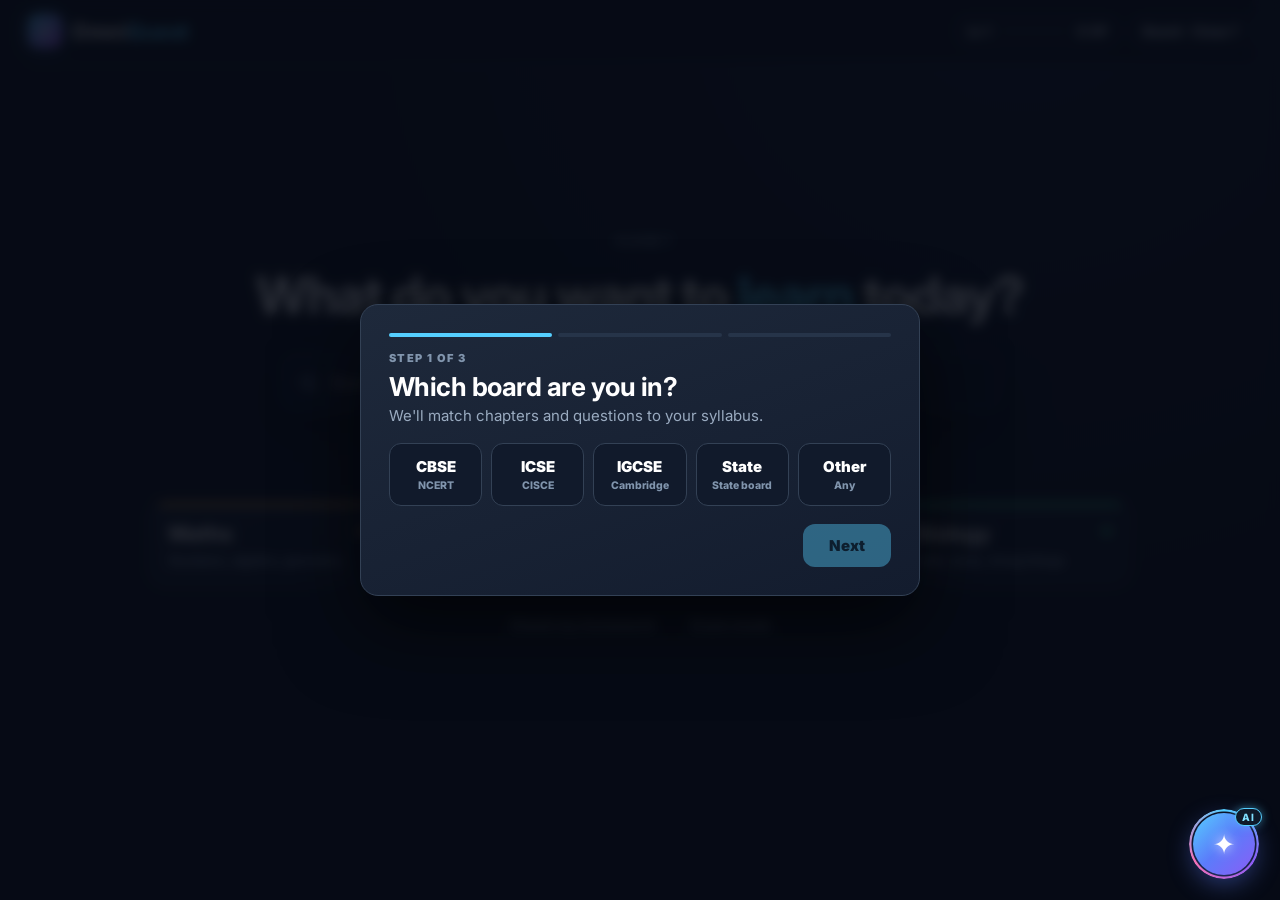
==== commit e0d028c9: "Refactor HTML content for clarity and formatting" ====
--- a/index.html.html
+++ b/index.html.html
@@ -19,9 +19,9 @@
             </div>
         </div>
         <nav aria-label="Main navigation">
-            <button class="nav-button active" data-section="periodic-section">⚛ Periodic Table</button>
-            <button class="nav-button" data-section="quiz-section">✎ Knowledge Quiz</button>
-            <button class="nav-button" data-section="boss-section">⚔ Boss Fight</button>
+            <button class="nav-button active" data-section="periodic-section">Periodic Table</button>
+            <button class="nav-button" data-section="quiz-section">Knowledge Quiz</button>
+            <button class="nav-button" data-section="boss-section">Boss Fight</button>
         </nav>
         <div class="sidebar-bottom"><span class="status-dot"></span> CHEMISTRY SYSTEM ONLINE</div>
     </aside>
@@ -66,7 +66,7 @@
                         <p id="detail-overview">Select an element to explore its science.</p>
                     </article>
                     <article class="info-card">
-                        <h3>⚗ Properties</h3>
+                        <h3>Properties</h3>
                         <p id="detail-properties">Element properties will appear here.</p>
                     </article>
                     <article class="info-card">
@@ -142,7 +142,7 @@
 
             <div class="game-panel boss-panel">
                 <div id="boss-intro">
-                    <div class="boss-icon">☄</div>
+                    <div class="boss-icon"></div>
                     <h2>The Element Guardian</h2>
                     <p>Five questions. Three lives. Can you defeat the boss?</p>
                     <button id="start-boss" class="primary-button">Enter Boss Fight →</button>
@@ -190,7 +190,7 @@
         </div>
 
         <div id="chatbot-messages" class="chatbot-messages" aria-live="polite">
-            <div class="bot-message">Hey! I'm Verity, your AI helper! ✨ Ask me anything: chemistry, the 118 elements, science, homework, or whatever you're curious about, in any language! 🌍</div>
+            <div class="bot-message">Hey! I'm Verity, your AI helper! Ask me anything: chemistry, the 118 elements, science, homework, or whatever you're curious about, in any language! </div>
         </div>
 
         <form id="chatbot-form" class="chatbot-form">
--- a/style.css
+++ b/style.css
@@ -3241,4 +3241,29 @@
     50% {
         transform: scale(1.15) rotate(20deg);
     }
-}+}
+/* =========================================
+   QUIZ ANSWER BUTTONS (fix: readable answers)
+   ========================================= */
+#quiz-options .quiz-option {
+  width: 100%;
+  text-align: left;
+  padding: 13px 15px;
+  font: inherit;
+  font-size: 15px;
+  font-weight: 700;
+  color: #e7eef8;
+  background: #263449;
+  border: 1px solid #3a4b62;
+  border-radius: 9px;
+  cursor: pointer;
+  transition: border .2s, background .2s, transform .2s;
+}
+#quiz-options .quiz-option:hover:not(:disabled) {
+  border-color: #55cfff;
+  background: #30445f;
+  transform: translateX(3px);
+}
+#quiz-options .quiz-option:disabled { cursor: default; opacity: .95; }
+#quiz-options .quiz-option.correct { background: #145b45; border-color: #25c58a; color: #ffffff; }
+#quiz-options .quiz-option.wrong { background: #71333d; border-color: #f07883; color: #ffffff; }
